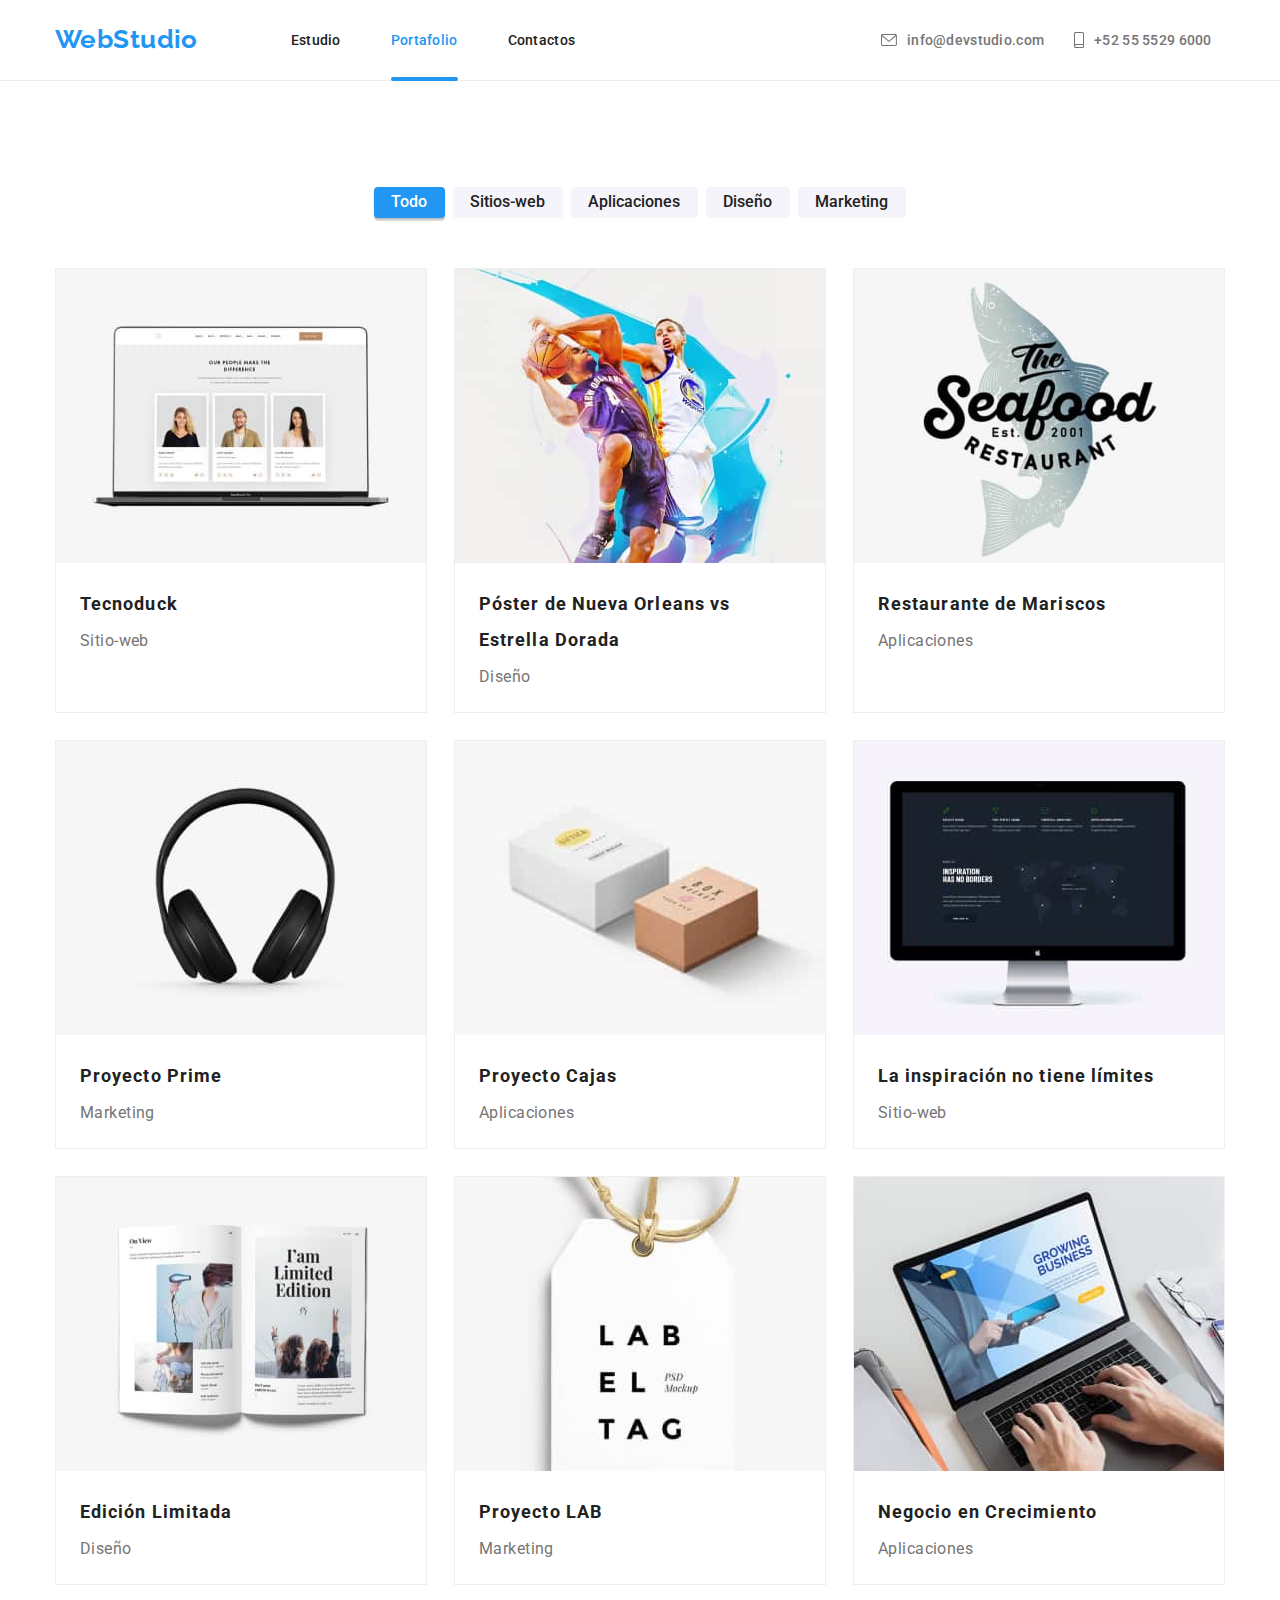
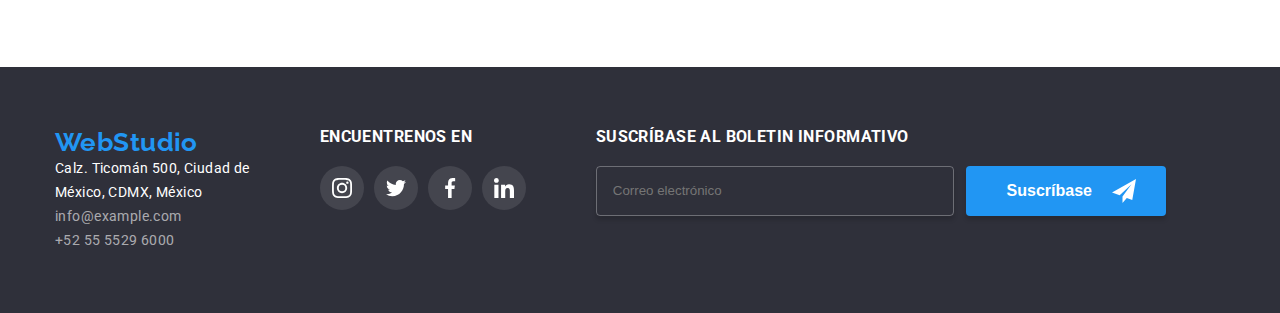
==== portafolio.html @ 06e4ec94 "Initial commit" ====
<!DOCTYPE html>
<html lang="es">
  <head>
    <meta charset="UTF-8" />
    <meta name="viewport" content="width=device-width, initial-scale=1.0" />
    <link rel="preconnect" href="https://fonts.googleapis.com" />
    <link rel="preconnect" href="https://fonts.gstatic.com" crossorigin />
    <link
      href="https://fonts.googleapis.com/css2?family=Raleway:wght@700&family=Roboto:wght@400;500;700;900&display=swap"
      rel="stylesheet"
    />
    <link
      rel="stylesheet"
      href="node_modules/modern-normalize/modern-normalize.css"
    />
    <link rel="stylesheet" href="./css/styles.css" />
    <title>WebStudio</title>
  </head>
  <body>
    <header class="menu">
      <div class="menu_div container">
        <a href="./index.html" class="logo link logo_header">WebStudio</a>
        <nav class="menu_nav">
          <ul class="menu_items list">
            <li>
              <a href="./index.html" class="menu_item link">Estudio</a>
            </li>
            <li>
              <a href="./portafolio.html" class="menu_item link current"
                >Portafolio</a
              >
            </li>
            <li><a href="#" class="menu_item link">Contactos</a></li>
          </ul>
          <ul class="contacto_items list">
            <li>
              <a href="mailto:info@devstudio.com" class="contacto_link link">
                <svg class="svg_contacto" width="16px" height="12px">
                  <use href="./images/symbol-defs.svg#icon-sobre"></use>
                </svg>
                info@devstudio.com
              </a>
            </li>
            <li>
              <a href="tel:+525555296000" class="contacto_link link">
                <svg class="svg_contacto" width="10px" height="16px">
                  <use href="./images/symbol-defs.svg#icon-telefono"></use>
                </svg>
                +52 55 5529 6000
              </a>
            </li>
          </ul>
        </nav>
      </div>
    </header>
    <main class="main">
      <section class="portafolio">
        <div class="container">
          <ul class="filtro_items list">
            <li>
              <button type="button" class="filtro_item" autofocus>Todo</button>
            </li>
            <li>
              <button type="button" class="filtro_item">Sitios-web</button>
            </li>
            <li>
              <button type="button" class="filtro_item">Aplicaciones</button>
            </li>
            <li><button type="button" class="filtro_item">Diseño</button></li>
            <li>
              <button type="button" class="filtro_item">Marketing</button>
            </li>
          </ul>
          <ul class="listado_items list">
            <li class="listado_item">
              <div class="listado_img">
                <img
                  src="./images/notebook_frontal.jpg"
                  alt="Notebook frotal"
                  width="370"
                />
                <p class="listado_texto">
                  Tecnoduck es una plataforma de distribución de coronavirus de
                  última generación. Las compañías usan esta plataforma para el
                  espionaje digital y los ataques a los servidores seguros de la
                  competencia.
                </p>
              </div>
              <div class="listado_div">
                <h3 class="listado_item_titulo">Tecnoduck</h3>
                <p class="listado_item_texto">Sitio-web</p>
              </div>
            </li>
            <li class="listado_item">
              <div class="listado_img">
                <img
                  src="./images/basquetbol.jpg"
                  alt="Basquetbol"
                  width="370"
                />
                <p class="listado_texto">
                  Lorem ipsum dolor sit, amet consectetur adipisicing elit. Quo
                  reprehenderit fugiat, assumenda molestias, alias nihil beatae
                  soluta doloribus quisquam aliquid nemo in omnis unde eos.
                  Cumque dolore nemo ut quisquam.
                </p>
              </div>
              <div class="listado_div">
                <h3 class="listado_item_titulo">
                  Póster de Nueva Orleans vs Estrella Dorada
                </h3>
                <p class="listado_item_texto">Diseño</p>
              </div>
            </li>
            <li class="listado_item">
              <div class="listado_img">
                <img src="./images/pez.jpg" alt="Pez" width="370" />
                <p class="listado_texto">
                  Lorem ipsum dolor sit, amet consectetur adipisicing elit. Quo
                  reprehenderit fugiat, assumenda molestias, alias nihil beatae
                  soluta doloribus quisquam aliquid nemo in omnis unde eos.
                  Cumque dolore nemo ut quisquam.
                </p>
              </div>
              <div class="listado_div">
                <h3 class="listado_item_titulo">Restaurante de Mariscos</h3>
                <p class="listado_item_texto">Aplicaciones</p>
              </div>
            </li>
            <li class="listado_item">
              <div class="listado_img">
                <img src="./images/audifono.jpg" alt="Audifono" width="370" />
                <p class="listado_texto">
                  Lorem ipsum dolor sit, amet consectetur adipisicing elit. Quo
                  reprehenderit fugiat, assumenda molestias, alias nihil beatae
                  soluta doloribus quisquam aliquid nemo in omnis unde eos.
                  Cumque dolore nemo ut quisquam.
                </p>
              </div>
              <div class="listado_div">
                <h3 class="listado_item_titulo">Proyecto Prime</h3>
                <p class="listado_item_texto">Marketing</p>
              </div>
            </li>
            <li class="listado_item">
              <div class="listado_img">
                <img src="./images/cajas.jpg" alt="Cajas" width="370" />
                <p class="listado_texto">
                  Lorem ipsum dolor sit, amet consectetur adipisicing elit. Quo
                  reprehenderit fugiat, assumenda molestias, alias nihil beatae
                  soluta doloribus quisquam aliquid nemo in omnis unde eos.
                  Cumque dolore nemo ut quisquam.
                </p>
              </div>
              <div class="listado_div">
                <h3 class="listado_item_titulo">Proyecto Cajas</h3>
                <p class="listado_item_texto">Aplicaciones</p>
              </div>
            </li>
            <li class="listado_item">
              <div class="listado_img">
                <img src="./images/mac.jpg" alt="Mac" width="370" />
                <p class="listado_texto">
                  Lorem ipsum dolor sit, amet consectetur adipisicing elit. Quo
                  reprehenderit fugiat, assumenda molestias, alias nihil beatae
                  soluta doloribus quisquam aliquid nemo in omnis unde eos.
                  Cumque dolore nemo ut quisquam.
                </p>
              </div>
              <div class="listado_div">
                <h3 class="listado_item_titulo">
                  La inspiración no tiene límites
                </h3>
                <p class="listado_item_texto">Sitio-web</p>
              </div>
            </li>
            <li class="listado_item">
              <div class="listado_img">
                <img src="./images/libro.jpg" alt="Libro" width="370" />
                <p class="listado_texto">
                  Lorem ipsum dolor sit, amet consectetur adipisicing elit. Quo
                  reprehenderit fugiat, assumenda molestias, alias nihil beatae
                  soluta doloribus quisquam aliquid nemo in omnis unde eos.
                  Cumque dolore nemo ut quisquam.
                </p>
              </div>
              <div class="listado_div">
                <h3 class="listado_item_titulo">Edición Limitada</h3>
                <p class="listado_item_texto">Diseño</p>
              </div>
            </li>
            <li class="listado_item">
              <div class="listado_img">
                <img src="./images/etiqueta.jpg" alt="Etiqueta" width="370" />
                <p class="listado_texto">
                  Lorem ipsum dolor sit, amet consectetur adipisicing elit. Quo
                  reprehenderit fugiat, assumenda molestias, alias nihil beatae
                  soluta doloribus quisquam aliquid nemo in omnis unde eos.
                  Cumque dolore nemo ut quisquam.
                </p>
              </div>
              <div class="listado_div">
                <h3 class="listado_item_titulo">Proyecto LAB</h3>
                <p class="listado_item_texto">Marketing</p>
              </div>
            </li>
            <li class="listado_item">
              <div class="listado_img">
                <img
                  src="./images/notebook_mano.jpg"
                  alt="Notebook mano"
                  width="370"
                />
                <p class="listado_texto">
                  Lorem ipsum dolor sit, amet consectetur adipisicing elit. Quo
                  reprehenderit fugiat, assumenda molestias, alias nihil beatae
                  soluta doloribus quisquam aliquid nemo in omnis unde eos.
                  Cumque dolore nemo ut quisquam.
                </p>
              </div>
              <div class="listado_div">
                <h3 class="listado_item_titulo">Negocio en Crecimiento</h3>
                <p class="listado_item_texto">Aplicaciones</p>
              </div>
            </li>
          </ul>
        </div>
      </section>
    </main>
    <footer class="base">
      <div class="container">
        <div class="base_address">
          <address>
            <a href="./index.html" class="logo link">WebStudio</a>
            <ul class="base_items list">
              <li>
                <a
                  href="https://goo.gl/maps/osZr5VrV2G2iyL328"
                  target="_blank"
                  class="base_item_mapa link"
                  >Calz. Ticomán 500, Ciudad de <br />
                  México, CDMX, México</a
                >
              </li>
              <li>
                <a href="mailto:info@example.com" class="base_item_mail link"
                  >info@example.com</a
                >
              </li>
              <li>
                <a href="tel:+525555296000" class="base_item_tel link"
                  >+52 55 5529 6000</a
                >
              </li>
            </ul>
          </address>
          <div>
            <h3 class="base_titulo">ENCUENTRENOS EN</h3>
            <ul class="base_rrss list">
              <li class="base_icon">
                <a
                  href="#"
                  rel="noopener noreferrer nofollow"
                  target="_blank"
                  class="base_rrss_link"
                >
                  <svg class="svg_base" width="20px" height="20px">
                    <use href="./images/symbol-defs.svg#icon-instagram"></use>
                  </svg>
                </a>
              </li>
              <li class="base_icon">
                <a
                  href="#"
                  rel="noopener noreferrer nofollow"
                  target="_blank"
                  class="base_rrss_link"
                >
                  <svg class="svg_base" width="20px" height="20px">
                    <use href="./images/symbol-defs.svg#icon-twitter"></use>
                  </svg>
                </a>
              </li>
              <li class="base_icon">
                <a
                  href="#"
                  rel="noopener noreferrer nofollow"
                  target="_blank"
                  class="base_rrss_link"
                >
                  <svg class="svg_base" width="20px" height="20px">
                    <use href="./images/symbol-defs.svg#icon-facebook"></use>
                  </svg>
                </a>
              </li>
              <li class="base_icon">
                <a
                  href="#"
                  rel="noopener noreferrer nofollow"
                  target="_blank"
                  class="base_rrss_link"
                >
                  <svg class="svg_base" width="20px" height="20px">
                    <use href="./images/symbol-defs.svg#icon-linkedin"></use>
                  </svg>
                </a>
              </li>
            </ul>
          </div>
          <div>
            <h3 class="base_titulo">SUSCRÍBASE AL BOLETIN INFORMATIVO</h3>
            <div class="base_suscripcion">
              <input
                class="suscripcion"
                type="mail"
                placeholder="Correo electrónico"
                name="mail_suscripcion"
              />
              <button class="btn_suscripcion">
                Suscríbase
                <svg class="svg_suscripcion" width="24px" height="24px">
                  <use href="./images/symbol-defs.svg#icon-sub"></use>
                </svg>
              </button>
            </div>
          </div>
        </div>
      </div>
    </footer>
  </body>
</html>
---- css/styles.css ----
*,
*::before,
*::after {
  box-sizing: border-box;
}

body {
  font-family: "Roboto", sans-serif;
  font-size: 14px;
  color: #212121;
  letter-spacing: 0.03em;
  margin: 0px;
}

h1,
h2,
h3,
h4,
h5,
h6,
p {
  margin-top: 0;
}

.list {
  list-style: none;
  padding-left: 0;
  margin: 0;
}

.link {
  text-decoration: none;
  cursor: pointer;
  position: relative;
}

.container {
  width: 1200px;
  padding-left: 15px;
  padding-right: 15px;
  margin: 0 auto;
}

.menu {
  border-bottom: 1px solid #ececec;
}

.menu_div {
  display: flex;
}

.logo {
  font-family: "Raleway", sans-serif;
  font-style: normal;
  font-weight: 700;
  font-size: 26px;
  line-height: 1.17;
  color: #2196f3;
}

.logo_header {
  margin-right: 93px;
  padding-top: 24px;
  padding-bottom: 25px;
}

.menu_nav {
  display: flex;
  gap: 306px;
}

.menu_items {
  display: flex;
  column-gap: 50px;
  align-items: center;
  padding-top: 32px;
  padding-bottom: 32px;
}

.menu_items .menu_item {
  font-weight: 500;
  line-height: 1.17;
  letter-spacing: 0.02em;
  color: #212121;
  transition: color 250ms cubic-bezier(0.4, 0, 0.2, 1);
}

.contacto_items {
  display: flex;
  gap: 30px;
  align-items: center;
  padding-top: 32px;
  padding-bottom: 32px;
}

.svg_contacto {
  fill: #757575;
}

.contacto_link {
  display: flex;
  gap: 10px;
  justify-content: center;
  align-items: center;
  font-weight: 500;
  line-height: 1.17;
  letter-spacing: 0.02em;
  color: #757575;
  transition: color 250ms cubic-bezier(0.4, 0, 0.2, 1);
}

.link:hover {
  color: #2196f3;
}

.contacto_link:hover .svg_contacto {
  fill: #2196f3;
  transition: fill 250ms cubic-bezier(0.4, 0, 0.2, 1);
}

.menu_items .current {
  color: #2196f3;
}

.current::after {
  content: "";
  position: absolute;
  left: 0;
  bottom: -33px;
  display: inline-block;
  width: 100%;
  height: 4px;
  background-color: #2196f3;
  border-radius: 2px;
}

.titulo {
  background-color: #2f303a;
  padding-top: 200px;
  padding-bottom: 200px;
  background-image: linear-gradient(
      rgba(47, 48, 58, 0.4),
      rgba(47, 48, 58, 0.4)
    ),
    url(../images/fondo_titulo.jpg);
}

.titulo_div {
  text-align: center;
}

.titulo_text {
  font-weight: 900;
  font-size: 44px;
  line-height: 1.36;
  letter-spacing: 0.06em;
  text-align: center;
  color: #ffffff;
  margin-bottom: 30px;
}

.btn_titulo {
  font-weight: 700;
  font-size: 16px;
  line-height: 1.87;
  letter-spacing: 0.06em;
  color: #ffffff;
  background-color: #2196f3;
  height: 50px;
  border-radius: 4px;
  box-shadow: 0px 4px 4px 0px rgba(0, 0, 0, 0.15);
  border: none;
  padding: 10px 1px 10px 2px;
  transition: background-color 250ms cubic-bezier(0.4, 0, 0.2, 1);
}

.btn_titulo:hover {
  background-color: #188ce8;
  cursor: pointer;
}

.cualidad {
  padding: 94px 0;
}

.cualidad_items {
  display: flex;
  margin: 0;
  padding: 0;
  gap: 30px;
}

.cualidad_icon {
  border-radius: 4px;
  background-color: #f5f4fa;
  width: 270px;
  height: 120px;
  display: flex;
  justify-content: center;
  align-items: center;
  margin-bottom: 30px;
}

.cualidad_items .cualidad_item_titulo {
  font-weight: 700;
  line-height: 1.17;
  width: 270px;
  margin-bottom: 10px;
}

.cualidad_items .cualidad_item_texto {
  line-height: 1.71;
  color: #757575;
  width: 270px;
  margin: 0;
}

.dedicamos {
  padding: 94px 0;
  display: flex;
  flex-direction: column;
}

.dedicamos_titulo,
.equipo_titulo,
.clientes_titulo {
  font-weight: 700;
  font-size: 36px;
  line-height: 1.17;
  text-align: center;
  margin-bottom: 50px;
}

.dedicamos_items {
  display: flex;
  margin: 0;
  padding: 0;
  justify-content: space-between;
}

.dedicamos_img {
  position: relative;
}

.dedicamos_img > p {
  position: absolute;
  width: 370px;
  height: 70px;
  margin: 0;
  bottom: 3px;
  color: #ffffff;
  font-weight: 700;
  background-color: rgba(47, 48, 58, 0.8);
  text-align: center;
  display: flex;
  align-items: center;
  justify-content: center;
}

.equipo {
  display: flex;
  padding: 94px 0;
  flex-direction: column;
  background-color: #f5f4fa;
}

.equipo_items {
  display: flex;
  justify-content: space-between;
}

.equipo_items > li {
  border-radius: 0px 0px 4px 4px;
  background: #fff;
  box-shadow: 0px 2px 1px 0px rgba(0, 0, 0, 0.2),
    0px 1px 1px 0px rgba(0, 0, 0, 0.14), 0px 1px 3px 0px rgba(0, 0, 0, 0.12);
}

.equipo_div {
  padding: 30px 32px 30px 32px;
}

.equipo_items .equipo_item_titulo {
  font-weight: 500;
  font-size: 16px;
  line-height: 1.17;
  text-align: center;
  margin-bottom: 10px;
}

.equipo_items .equipo_item_texto {
  font-size: 16px;
  line-height: 1.17;
  color: #757575;
  text-align: center;
  margin-bottom: 16px;
}

.equipo_rrss {
  display: flex;
  gap: 10px;
}

.rrss_link {
  border-radius: 50%;
  width: 44px;
  height: 44px;
  display: flex;
  justify-content: center;
  align-items: center;
  transition: background-color 250ms cubic-bezier(0.4, 0, 0.2, 1);
}

.svg_equipo {
  fill: #afb1b8;
  transition: fill 250ms cubic-bezier(0.4, 0, 0.2, 1);
}

.rrss_link:hover {
  background-color: #2196f3;
}

.rrss_link:hover .svg_equipo {
  fill: #ffffff;
}

.clientes {
  padding: 94px 0;
}

.clientes_items {
  display: flex;
  gap: 30px;
}

.cliente_link {
  border-radius: 4px;
  width: 170px;
  height: 81px;
  border: 1px solid #afb1b8;
  display: flex;
  justify-content: center;
  align-items: center;
  transition: border 250ms cubic-bezier(0.4, 0, 0.2, 1);
}

.svg_cliente {
  fill: #afb1b8;
  transition: fill 250ms cubic-bezier(0.4, 0, 0.2, 1);
}

.cliente_link:hover {
  border: 1px solid #2196f3;
}

.cliente_link:hover .svg_cliente {
  fill: #2196f3;
}

.base {
  background-color: #2f303a;
  padding-top: 60px;
  padding-bottom: 60px;
}

.base_address {
  display: flex;
  gap: 70px;
}

.base_items .base_item_mapa {
  font-style: normal; /* etiqueta address usa style italic*/
  line-height: 1.71;
  color: #ffffff;
}

.base_items .base_item_mail,
.base_items .base_item_tel {
  font-style: normal; /* etiqueta address usa style italic*/
  line-height: 1.71;
  color: #ffffff99;
}

.base_titulo {
  color: #ffffff;
  font-weight: 700;
  margin-bottom: 20px;
}

.base_rrss {
  display: flex;
  gap: 10px;
}

.base_rrss_link {
  border-radius: 50%;
  width: 44px;
  height: 44px;
  display: flex;
  justify-content: center;
  align-items: center;
  background-color: rgba(255, 255, 255, 0.1);
  transition: background-color 250ms cubic-bezier(0.4, 0, 0.2, 1);
}

.svg_base {
  fill: #ffffff;
  transition: fill 250ms cubic-bezier(0.4, 0, 0.2, 1);
}

.base_rrss_link:hover {
  background-color: #2196f3;
}

.base_suscripcion {
  display: flex;
  gap: 12px;
}

.suscripcion {
  width: 358px;
  height: 50px;
  border-radius: 4px;
  border: 1px solid rgba(255, 255, 255, 0.3);
  background: rgba(33, 150, 243, 0);
  box-shadow: 0px 4px 4px 0px rgba(0, 0, 0, 0.15);
  padding: 15px 0px 15px 16px;
  color: #fff;
}

.suscripcion:hover {
  border-radius: 4px;
  border: 1px solid #2196f3;
  cursor: pointer;
  transition: border 250ms cubic-bezier(0.4, 0, 0.2, 1);
}

.suscripcion:focus {
  outline: none;
  border-radius: 4px;
  border: 1px solid #2196f3;
  transition: border 250ms cubic-bezier(0.4, 0, 0.2, 1);
}

.btn_suscripcion {
  width: 200px;
  height: 50px;
  border-radius: 4px;
  background: #2196f3;
  box-shadow: 0px 4px 4px 0px rgba(0, 0, 0, 0.15);
  color: #fff;
  text-align: center;
  font-size: 16px;
  font-weight: 700;
  border: none;
  padding: 10px 28px 10px 39px;
  display: flex;
  justify-content: center;
  gap: 20px;
  align-items: center;
  cursor: pointer;
}

/* MODAL */

.backdrop {
  position: fixed;
  left: 0;
  top: 0;
  width: 100%;
  height: 100%;
  background-color: rgba(0, 0, 0, 0.2);
  visibility: visible;
  transition: background-color 250ms cubic-bezier(0.4, 0, 0.2, 1);
}

.modal {
  background-color: #ffffff;
  position: absolute;
  top: 50%;
  left: 50%;
  width: 528px;
  height: 581px;
  padding: 40px;
  box-shadow: 0px 1px 3px rgba(0, 0, 0, 0.12), 0px 1px 1px rgba(0, 0, 0, 0.14),
    0px 2px 1px rgba(0, 0, 0, 0.2);
  border-radius: 4px;
  transform: translate(-50%, -50%);
  transition: transform 250ms cubic-bezier(0.4, 0, 0.2, 1);
}

.btn_cerrar {
  position: absolute;
  top: 8px;
  right: 8px;
  display: flex;
  justify-content: center;
  align-items: center;
  width: 30px;
  height: 30px;
  background-color: #ffffff;
  border: 1px solid rgba(0, 0, 0, 0.1);
  border-radius: 50%;
}

.btn_cerrar:hover {
  fill: #2196f3;
  transition: fill 250ms cubic-bezier(0.4, 0, 0.2, 1);
  cursor: pointer;
}

.is-hidden {
  visibility: hidden;
  pointer-events: none;
}

.titulo-form {
  text-align: center;
  font-size: 20px;
  font-weight: 700;
  line-height: normal;
  letter-spacing: 0.6px;
  margin-bottom: 12px;
}

.form-campo {
  text-align: left;
  margin-bottom: 10px;
}

.form-label {
  color: #757575;
  font-size: 12px;
  line-height: normal;
  letter-spacing: 0.12px;
}

.form-input-icon {
  position: relative;
  margin-top: 4px;
}

.form-input {
  padding: 11px 0px 11px 35px;
  border-radius: 4px;
  border: 1px solid rgba(33, 33, 33, 0.2);
  width: 448px;
  height: 40px;
}

.form-icon {
  position: absolute;
  left: 12px;
  top: 50%;
  transform: translateY(-50%);
}

.form-input:hover {
  border-radius: 4px;
  border: 1px solid #2196f3;
  transition: border 250ms cubic-bezier(0.4, 0, 0.2, 1);
  cursor: pointer;
}

.form-input-icon:hover {
  fill: #2196f3;
  transition: fill 250ms cubic-bezier(0.4, 0, 0.2, 1);
}

.form-input:focus {
  outline: none;
  border-radius: 4px;
  border: 1px solid #2196f3;
  transition: border 250ms cubic-bezier(0.4, 0, 0.2, 1);
}

.form-input:focus ~ .form-icon {
  fill: #2196f3;
  transition: fill 250ms cubic-bezier(0.4, 0, 0.2, 1);
}

.form-textarea {
  width: 448px;
  height: 120px;
  flex-shrink: 0;
  border-radius: 4px;
  border: 1px solid rgba(33, 33, 33, 0.2);
  padding: 12px 16px;
  font-family: Roboto;
  font-style: normal;
  font-weight: 400;
  line-height: normal;
  letter-spacing: 0.12px;
  resize: none;
}

.form-textarea:hover {
  border-radius: 4px;
  border: 1px solid #2196f3;
  cursor: pointer;
  transition: border 250ms cubic-bezier(0.4, 0, 0.2, 1);
}

.campo-check {
  margin-top: 20px;
  margin-bottom: 10px;
}

.check {
  display: flex;
  align-items: center;
  gap: 7px;
  margin-left: 12px;
}

.checkbox {
  position: relative;
  display: block;
  width: 20px;
  height: 15px;
  border: 2px solid black;
  border-radius: 2px;
}

.icon-check {
  position: absolute;
  top: -2px;
  left: -2px;
  opacity: 0;
  transition: opacity 250ms cubic-bezier(0.4, 0, 0.2, 1);
}

.checkbox-input {
  position: absolute;
  appearance: none;
}

.txt-condicion {
  cursor: pointer;
}

.checkbox-input:focus + .checkbox {
  border-color: #2196f3;
  transition: border-color 250ms cubic-bezier(0.4, 0, 0.2, 1);
}

.checkbox-input:hover + .checkbox {
  border-color: #2196f3;
  cursor: pointer;
  transition: border-color 250ms cubic-bezier(0.4, 0, 0.2, 1);
}

.checkbox-input:checked + .checkbox {
  border-color: #2196f3;
  background-color: #2196f3;
  transition: border-color 250ms cubic-bezier(0.4, 0, 0.2, 1);
  transition: background-color 250ms cubic-bezier(0.4, 0, 0.2, 1);
}

.checkbox-input:checked + .checkbox .icon-check {
  opacity: 1;
}

.form-btn {
  width: 200px;
  height: 50px;
  border-radius: 4px;
  background: #188ce8;
  box-shadow: 0px 4px 4px 0px rgba(0, 0, 0, 0.15);
  text-align: center;
  color: #fff;
  font-size: 16px;
  font-weight: 700;
  border: none;
  cursor: pointer;
  padding: 10px 75px;
}

/* PORTAFOLIO */
.portafolio {
  padding-top: 106px;
  padding-bottom: 82px;
}

.filtro_items {
  display: flex;
  justify-content: center;
  gap: 8px;
  margin-bottom: 50px;
}

.filtro_items .filtro_item {
  font-family: "Roboto", sans-serif;
  font-weight: 500;
  font-size: 16px;
  line-height: 1.16;
  background-color: #f5f4fa;
  color: #212121;
  border-radius: 4px;
  cursor: pointer;
  border: none;
  padding: 6px 18px 6px 17px;
  transition: box-shadow 250ms cubic-bezier(0.4, 0, 0.2, 1);
}

.filtro_item:focus {
  background-color: #2196f3;
  color: #ffffff;
  box-shadow: 0px 2px 2px 0px rgba(0, 0, 0, 0.12),
    0px 1px 2px 0px rgba(0, 0, 0, 0.08), 0px 3px 1px 0px rgba(0, 0, 0, 0.1);
  outline: none;
}

.filtro_item:hover {
  box-shadow: 0px 2px 2px 0px rgba(0, 0, 0, 0.12),
    0px 1px 2px 0px rgba(0, 0, 0, 0.08), 0px 3px 1px 0px rgba(0, 0, 0, 0.1);
}

.listado_items {
  display: flex;
  margin: 0;
  padding: 0;
  flex-wrap: wrap;
  gap: 27px;
}

.listado_item {
  flex-basis: calc((100% - 60px) / 3);
  background: #fff;
  border: 1px solid #eee;
}

.listado_item:hover {
  cursor: pointer;
  box-shadow: 1px 4px 6px 0px rgba(0, 0, 0, 0.16),
    0px 4px 4px 0px rgba(0, 0, 0, 0.06), 0px 1px 1px 0px rgba(0, 0, 0, 0.12);
}

.listado_img {
  position: relative;
  overflow: hidden;
}

.listado_item:hover > .listado_img > .listado_texto {
  top: 0;
}

.listado_texto {
  top: 100%;
  position: absolute;
  width: 100%;
  height: 100%;
  margin: 0;
  padding: 63px 24px 63px 24px;
  display: flex;
  justify-content: center;
  align-items: center;
  font-size: 18px;
  line-height: 1.55;
  color: #ffffff;
  background-color: rgba(33, 150, 243, 0.9);
  transition: top 250ms cubic-bezier(0.4, 0, 0.2, 1);
}

.listado_div {
  padding: 20px 24px;
}

.listado_items .listado_item_titulo {
  font-weight: 700;
  font-size: 18px;
  line-height: 2;
  letter-spacing: 0.06em;
  margin-bottom: 4px;
}

.listado_items .listado_item_texto {
  font-size: 16px;
  line-height: 1.87;
  color: #757575;
  margin: 0;
}
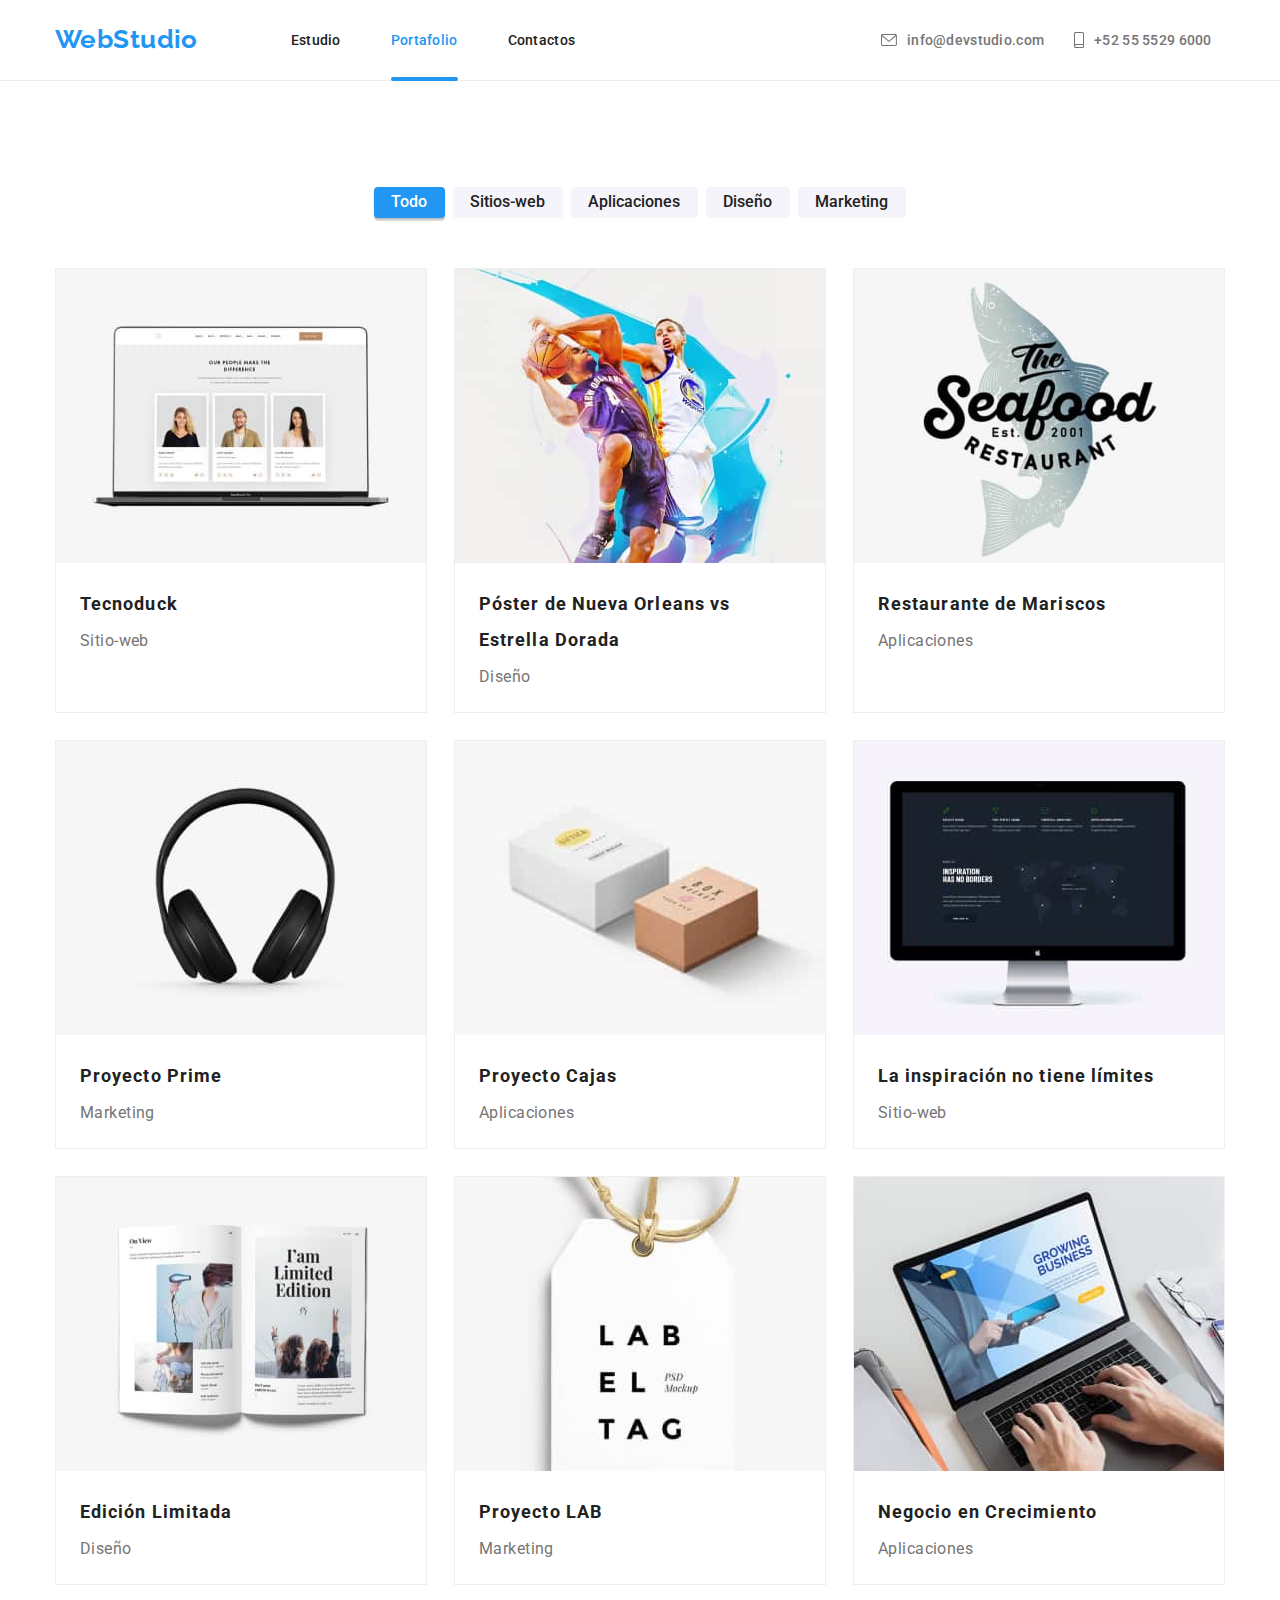
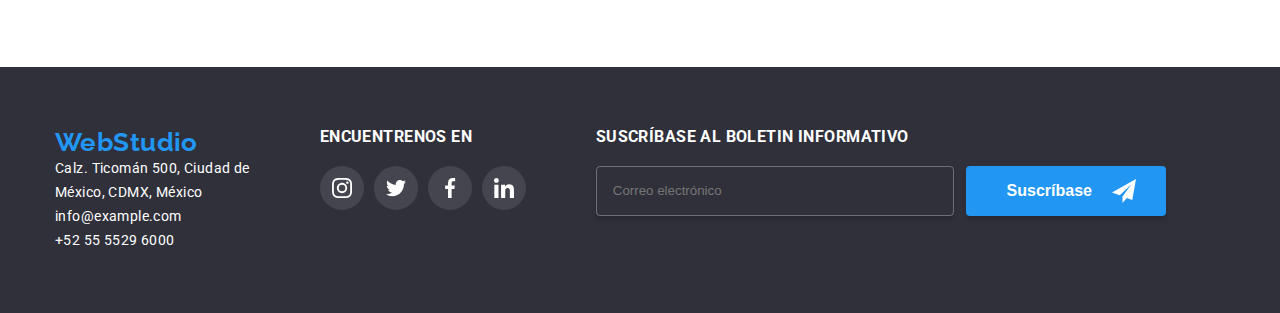
==== commit 517a627e: "SASS" ====
--- a/portafolio.html
+++ b/portafolio.html
@@ -13,37 +13,40 @@
       rel="stylesheet"
       href="node_modules/modern-normalize/modern-normalize.css"
     />
-    <link rel="stylesheet" href="./css/styles.css" />
+    <link rel="stylesheet" href="./sass/main.min.css" />
     <title>WebStudio</title>
   </head>
   <body>
     <header class="menu">
-      <div class="menu_div container">
-        <a href="./index.html" class="logo link logo_header">WebStudio</a>
-        <nav class="menu_nav">
-          <ul class="menu_items list">
-            <li>
-              <a href="./index.html" class="menu_item link">Estudio</a>
-            </li>
-            <li>
-              <a href="./portafolio.html" class="menu_item link current"
+      <div class="menu__div container">
+        <a href="./index.html" class="logo link logo__header">WebStudio</a>
+        <nav class="menu__nav">
+          <ul class="menu__items list">
+            <li>
+              <a href="./index.html" class="menu__item link">Estudio</a>
+            </li>
+            <li>
+              <a href="./portafolio.html" class="menu__item link current"
                 >Portafolio</a
               >
             </li>
-            <li><a href="#" class="menu_item link">Contactos</a></li>
+            <li><a href="#" class="menu__item link">Contactos</a></li>
           </ul>
           <ul class="contacto_items list">
             <li>
-              <a href="mailto:info@devstudio.com" class="contacto_link link">
-                <svg class="svg_contacto" width="16px" height="12px">
+              <a
+                href="mailto:info@devstudio.com"
+                class="contacto_items__link link"
+              >
+                <svg class="contacto_items__icon" width="16px" height="12px">
                   <use href="./images/symbol-defs.svg#icon-sobre"></use>
                 </svg>
                 info@devstudio.com
               </a>
             </li>
             <li>
-              <a href="tel:+525555296000" class="contacto_link link">
-                <svg class="svg_contacto" width="10px" height="16px">
+              <a href="tel:+525555296000" class="contacto_items__link link">
+                <svg class="contacto_items__icon" width="10px" height="16px">
                   <use href="./images/symbol-defs.svg#icon-telefono"></use>
                 </svg>
                 +52 55 5529 6000
@@ -58,169 +61,177 @@
         <div class="container">
           <ul class="filtro_items list">
             <li>
-              <button type="button" class="filtro_item" autofocus>Todo</button>
-            </li>
-            <li>
-              <button type="button" class="filtro_item">Sitios-web</button>
-            </li>
-            <li>
-              <button type="button" class="filtro_item">Aplicaciones</button>
-            </li>
-            <li><button type="button" class="filtro_item">Diseño</button></li>
-            <li>
-              <button type="button" class="filtro_item">Marketing</button>
+              <button type="button" class="filtro_items__btn" autofocus>
+                Todo
+              </button>
+            </li>
+            <li>
+              <button type="button" class="filtro_items__btn">
+                Sitios-web
+              </button>
+            </li>
+            <li>
+              <button type="button" class="filtro_items__btn">
+                Aplicaciones
+              </button>
+            </li>
+            <li>
+              <button type="button" class="filtro_items__btn">Diseño</button>
+            </li>
+            <li>
+              <button type="button" class="filtro_items__btn">Marketing</button>
             </li>
           </ul>
           <ul class="listado_items list">
             <li class="listado_item">
-              <div class="listado_img">
+              <div class="listado_item__img">
                 <img
                   src="./images/notebook_frontal.jpg"
                   alt="Notebook frotal"
                   width="370"
                 />
-                <p class="listado_texto">
+                <p class="listado_item__desc">
                   Tecnoduck es una plataforma de distribución de coronavirus de
                   última generación. Las compañías usan esta plataforma para el
                   espionaje digital y los ataques a los servidores seguros de la
                   competencia.
                 </p>
               </div>
-              <div class="listado_div">
-                <h3 class="listado_item_titulo">Tecnoduck</h3>
-                <p class="listado_item_texto">Sitio-web</p>
-              </div>
-            </li>
-            <li class="listado_item">
-              <div class="listado_img">
+              <div class="listado_item__div">
+                <h3 class="listado_item__titulo">Tecnoduck</h3>
+                <p class="listado_item__txt">Sitio-web</p>
+              </div>
+            </li>
+            <li class="listado_item">
+              <div class="listado_item__img">
                 <img
                   src="./images/basquetbol.jpg"
                   alt="Basquetbol"
                   width="370"
                 />
-                <p class="listado_texto">
-                  Lorem ipsum dolor sit, amet consectetur adipisicing elit. Quo
-                  reprehenderit fugiat, assumenda molestias, alias nihil beatae
-                  soluta doloribus quisquam aliquid nemo in omnis unde eos.
-                  Cumque dolore nemo ut quisquam.
-                </p>
-              </div>
-              <div class="listado_div">
-                <h3 class="listado_item_titulo">
+                <p class="listado_item__desc">
+                  Lorem ipsum dolor sit, amet consectetur adipisicing elit. Quo
+                  reprehenderit fugiat, assumenda molestias, alias nihil beatae
+                  soluta doloribus quisquam aliquid nemo in omnis unde eos.
+                  Cumque dolore nemo ut quisquam.
+                </p>
+              </div>
+              <div class="listado_item__div">
+                <h3 class="listado_item__titulo">
                   Póster de Nueva Orleans vs Estrella Dorada
                 </h3>
-                <p class="listado_item_texto">Diseño</p>
-              </div>
-            </li>
-            <li class="listado_item">
-              <div class="listado_img">
+                <p class="listado_item__txt">Diseño</p>
+              </div>
+            </li>
+            <li class="listado_item">
+              <div class="listado_item__img">
                 <img src="./images/pez.jpg" alt="Pez" width="370" />
-                <p class="listado_texto">
-                  Lorem ipsum dolor sit, amet consectetur adipisicing elit. Quo
-                  reprehenderit fugiat, assumenda molestias, alias nihil beatae
-                  soluta doloribus quisquam aliquid nemo in omnis unde eos.
-                  Cumque dolore nemo ut quisquam.
-                </p>
-              </div>
-              <div class="listado_div">
-                <h3 class="listado_item_titulo">Restaurante de Mariscos</h3>
-                <p class="listado_item_texto">Aplicaciones</p>
-              </div>
-            </li>
-            <li class="listado_item">
-              <div class="listado_img">
+                <p class="listado_item__desc">
+                  Lorem ipsum dolor sit, amet consectetur adipisicing elit. Quo
+                  reprehenderit fugiat, assumenda molestias, alias nihil beatae
+                  soluta doloribus quisquam aliquid nemo in omnis unde eos.
+                  Cumque dolore nemo ut quisquam.
+                </p>
+              </div>
+              <div class="listado_item__div">
+                <h3 class="listado_item__titulo">Restaurante de Mariscos</h3>
+                <p class="listado_item__txt">Aplicaciones</p>
+              </div>
+            </li>
+            <li class="listado_item">
+              <div class="listado_item__img">
                 <img src="./images/audifono.jpg" alt="Audifono" width="370" />
-                <p class="listado_texto">
-                  Lorem ipsum dolor sit, amet consectetur adipisicing elit. Quo
-                  reprehenderit fugiat, assumenda molestias, alias nihil beatae
-                  soluta doloribus quisquam aliquid nemo in omnis unde eos.
-                  Cumque dolore nemo ut quisquam.
-                </p>
-              </div>
-              <div class="listado_div">
-                <h3 class="listado_item_titulo">Proyecto Prime</h3>
-                <p class="listado_item_texto">Marketing</p>
-              </div>
-            </li>
-            <li class="listado_item">
-              <div class="listado_img">
+                <p class="listado_item__desc">
+                  Lorem ipsum dolor sit, amet consectetur adipisicing elit. Quo
+                  reprehenderit fugiat, assumenda molestias, alias nihil beatae
+                  soluta doloribus quisquam aliquid nemo in omnis unde eos.
+                  Cumque dolore nemo ut quisquam.
+                </p>
+              </div>
+              <div class="listado_item__div">
+                <h3 class="listado_item__titulo">Proyecto Prime</h3>
+                <p class="listado_item__txt">Marketing</p>
+              </div>
+            </li>
+            <li class="listado_item">
+              <div class="listado_item__img">
                 <img src="./images/cajas.jpg" alt="Cajas" width="370" />
-                <p class="listado_texto">
-                  Lorem ipsum dolor sit, amet consectetur adipisicing elit. Quo
-                  reprehenderit fugiat, assumenda molestias, alias nihil beatae
-                  soluta doloribus quisquam aliquid nemo in omnis unde eos.
-                  Cumque dolore nemo ut quisquam.
-                </p>
-              </div>
-              <div class="listado_div">
-                <h3 class="listado_item_titulo">Proyecto Cajas</h3>
-                <p class="listado_item_texto">Aplicaciones</p>
-              </div>
-            </li>
-            <li class="listado_item">
-              <div class="listado_img">
+                <p class="listado_item__desc">
+                  Lorem ipsum dolor sit, amet consectetur adipisicing elit. Quo
+                  reprehenderit fugiat, assumenda molestias, alias nihil beatae
+                  soluta doloribus quisquam aliquid nemo in omnis unde eos.
+                  Cumque dolore nemo ut quisquam.
+                </p>
+              </div>
+              <div class="listado_item__div">
+                <h3 class="listado_item__titulo">Proyecto Cajas</h3>
+                <p class="listado_item__txt">Aplicaciones</p>
+              </div>
+            </li>
+            <li class="listado_item">
+              <div class="listado_item__img">
                 <img src="./images/mac.jpg" alt="Mac" width="370" />
-                <p class="listado_texto">
-                  Lorem ipsum dolor sit, amet consectetur adipisicing elit. Quo
-                  reprehenderit fugiat, assumenda molestias, alias nihil beatae
-                  soluta doloribus quisquam aliquid nemo in omnis unde eos.
-                  Cumque dolore nemo ut quisquam.
-                </p>
-              </div>
-              <div class="listado_div">
-                <h3 class="listado_item_titulo">
+                <p class="listado_item__desc">
+                  Lorem ipsum dolor sit, amet consectetur adipisicing elit. Quo
+                  reprehenderit fugiat, assumenda molestias, alias nihil beatae
+                  soluta doloribus quisquam aliquid nemo in omnis unde eos.
+                  Cumque dolore nemo ut quisquam.
+                </p>
+              </div>
+              <div class="listado_item__div">
+                <h3 class="listado_item__titulo">
                   La inspiración no tiene límites
                 </h3>
-                <p class="listado_item_texto">Sitio-web</p>
-              </div>
-            </li>
-            <li class="listado_item">
-              <div class="listado_img">
+                <p class="listado_item__txt">Sitio-web</p>
+              </div>
+            </li>
+            <li class="listado_item">
+              <div class="listado_item__img">
                 <img src="./images/libro.jpg" alt="Libro" width="370" />
-                <p class="listado_texto">
-                  Lorem ipsum dolor sit, amet consectetur adipisicing elit. Quo
-                  reprehenderit fugiat, assumenda molestias, alias nihil beatae
-                  soluta doloribus quisquam aliquid nemo in omnis unde eos.
-                  Cumque dolore nemo ut quisquam.
-                </p>
-              </div>
-              <div class="listado_div">
-                <h3 class="listado_item_titulo">Edición Limitada</h3>
-                <p class="listado_item_texto">Diseño</p>
-              </div>
-            </li>
-            <li class="listado_item">
-              <div class="listado_img">
+                <p class="listado_item__desc">
+                  Lorem ipsum dolor sit, amet consectetur adipisicing elit. Quo
+                  reprehenderit fugiat, assumenda molestias, alias nihil beatae
+                  soluta doloribus quisquam aliquid nemo in omnis unde eos.
+                  Cumque dolore nemo ut quisquam.
+                </p>
+              </div>
+              <div class="listado_item__div">
+                <h3 class="listado_item__titulo">Edición Limitada</h3>
+                <p class="listado_item__txt">Diseño</p>
+              </div>
+            </li>
+            <li class="listado_item">
+              <div class="listado_item__img">
                 <img src="./images/etiqueta.jpg" alt="Etiqueta" width="370" />
-                <p class="listado_texto">
-                  Lorem ipsum dolor sit, amet consectetur adipisicing elit. Quo
-                  reprehenderit fugiat, assumenda molestias, alias nihil beatae
-                  soluta doloribus quisquam aliquid nemo in omnis unde eos.
-                  Cumque dolore nemo ut quisquam.
-                </p>
-              </div>
-              <div class="listado_div">
-                <h3 class="listado_item_titulo">Proyecto LAB</h3>
-                <p class="listado_item_texto">Marketing</p>
-              </div>
-            </li>
-            <li class="listado_item">
-              <div class="listado_img">
+                <p class="listado_item__desc">
+                  Lorem ipsum dolor sit, amet consectetur adipisicing elit. Quo
+                  reprehenderit fugiat, assumenda molestias, alias nihil beatae
+                  soluta doloribus quisquam aliquid nemo in omnis unde eos.
+                  Cumque dolore nemo ut quisquam.
+                </p>
+              </div>
+              <div class="listado_item__div">
+                <h3 class="listado_item__titulo">Proyecto LAB</h3>
+                <p class="listado_item__txt">Marketing</p>
+              </div>
+            </li>
+            <li class="listado_item">
+              <div class="listado_item__img">
                 <img
                   src="./images/notebook_mano.jpg"
                   alt="Notebook mano"
                   width="370"
                 />
-                <p class="listado_texto">
-                  Lorem ipsum dolor sit, amet consectetur adipisicing elit. Quo
-                  reprehenderit fugiat, assumenda molestias, alias nihil beatae
-                  soluta doloribus quisquam aliquid nemo in omnis unde eos.
-                  Cumque dolore nemo ut quisquam.
-                </p>
-              </div>
-              <div class="listado_div">
-                <h3 class="listado_item_titulo">Negocio en Crecimiento</h3>
-                <p class="listado_item_texto">Aplicaciones</p>
+                <p class="listado_item__desc">
+                  Lorem ipsum dolor sit, amet consectetur adipisicing elit. Quo
+                  reprehenderit fugiat, assumenda molestias, alias nihil beatae
+                  soluta doloribus quisquam aliquid nemo in omnis unde eos.
+                  Cumque dolore nemo ut quisquam.
+                </p>
+              </div>
+              <div class="listado_item__div">
+                <h3 class="listado_item__titulo">Negocio en Crecimiento</h3>
+                <p class="listado_item__txt">Aplicaciones</p>
               </div>
             </li>
           </ul>
@@ -229,7 +240,7 @@
     </main>
     <footer class="base">
       <div class="container">
-        <div class="base_address">
+        <div class="base__div">
           <address>
             <a href="./index.html" class="logo link">WebStudio</a>
             <ul class="base_items list">
@@ -237,70 +248,70 @@
                 <a
                   href="https://goo.gl/maps/osZr5VrV2G2iyL328"
                   target="_blank"
-                  class="base_item_mapa link"
+                  class="base_items__mapa link"
                   >Calz. Ticomán 500, Ciudad de <br />
                   México, CDMX, México</a
                 >
               </li>
               <li>
-                <a href="mailto:info@example.com" class="base_item_mail link"
+                <a href="mailto:info@example.com" class="base_items__mail link"
                   >info@example.com</a
                 >
               </li>
               <li>
-                <a href="tel:+525555296000" class="base_item_tel link"
+                <a href="tel:+525555296000" class="base_items__tel link"
                   >+52 55 5529 6000</a
                 >
               </li>
             </ul>
           </address>
           <div>
-            <h3 class="base_titulo">ENCUENTRENOS EN</h3>
+            <h3 class="base__titulo">ENCUENTRENOS EN</h3>
             <ul class="base_rrss list">
-              <li class="base_icon">
+              <li>
                 <a
                   href="#"
                   rel="noopener noreferrer nofollow"
                   target="_blank"
-                  class="base_rrss_link"
-                >
-                  <svg class="svg_base" width="20px" height="20px">
+                  class="base_rrss__link"
+                >
+                  <svg class="base_rrss__icon" width="20px" height="20px">
                     <use href="./images/symbol-defs.svg#icon-instagram"></use>
                   </svg>
                 </a>
               </li>
-              <li class="base_icon">
+              <li>
                 <a
                   href="#"
                   rel="noopener noreferrer nofollow"
                   target="_blank"
-                  class="base_rrss_link"
-                >
-                  <svg class="svg_base" width="20px" height="20px">
+                  class="base_rrss__link"
+                >
+                  <svg class="base_rrss__icon" width="20px" height="20px">
                     <use href="./images/symbol-defs.svg#icon-twitter"></use>
                   </svg>
                 </a>
               </li>
-              <li class="base_icon">
+              <li>
                 <a
                   href="#"
                   rel="noopener noreferrer nofollow"
                   target="_blank"
-                  class="base_rrss_link"
-                >
-                  <svg class="svg_base" width="20px" height="20px">
+                  class="base_rrss__link"
+                >
+                  <svg class="base_rrss__icon" width="20px" height="20px">
                     <use href="./images/symbol-defs.svg#icon-facebook"></use>
                   </svg>
                 </a>
               </li>
-              <li class="base_icon">
+              <li>
                 <a
                   href="#"
                   rel="noopener noreferrer nofollow"
                   target="_blank"
-                  class="base_rrss_link"
-                >
-                  <svg class="svg_base" width="20px" height="20px">
+                  class="base_rrss__link"
+                >
+                  <svg class="base_rrss__icon" width="20px" height="20px">
                     <use href="./images/symbol-defs.svg#icon-linkedin"></use>
                   </svg>
                 </a>
@@ -308,17 +319,17 @@
             </ul>
           </div>
           <div>
-            <h3 class="base_titulo">SUSCRÍBASE AL BOLETIN INFORMATIVO</h3>
-            <div class="base_suscripcion">
+            <h3 class="base__titulo">SUSCRÍBASE AL BOLETIN INFORMATIVO</h3>
+            <div class="suscripcion">
               <input
-                class="suscripcion"
+                class="suscripcion__input"
                 type="mail"
                 placeholder="Correo electrónico"
                 name="mail_suscripcion"
               />
-              <button class="btn_suscripcion">
+              <button class="suscripcion__btn">
                 Suscríbase
-                <svg class="svg_suscripcion" width="24px" height="24px">
+                <svg class="suscripcion__icon" width="24px" height="24px">
                   <use href="./images/symbol-defs.svg#icon-sub"></use>
                 </svg>
               </button>
--- a/sass/main.min.css
+++ b/sass/main.min.css
@@ -0,0 +1 @@
+*{box-sizing:border-box}::before{box-sizing:border-box}::after{box-sizing:border-box}body{font-family:Roboto,sans-serif;font-size:14px;color:#212121;letter-spacing:.03em;margin:0}h1{margin-top:0}h2{margin-top:0}h3{margin-top:0}h4{margin-top:0}h5{margin-top:0}h6{margin-top:0}p{margin-top:0}.list{list-style:none;padding-left:0;margin:0}.link{text-decoration:none;cursor:pointer;position:relative}.link:hover{color:#2196f3}.container{width:1200px;padding-left:15px;padding-right:15px;margin:0 auto}.menu{border-bottom:1px solid #ececec}.menu__div{display:flex}.logo{font-family:Raleway,sans-serif;font-style:normal;font-weight:700;font-size:26px;line-height:1.17;color:#2196f3}.logo__header{margin-right:93px;padding-top:24px;padding-bottom:25px}.menu__nav{display:flex;gap:306px}.menu__items{display:flex;-moz-column-gap:50px;column-gap:50px;align-items:center;padding-top:32px;padding-bottom:32px}.menu__items .current{color:#2196f3}.menu__item{font-weight:500;line-height:1.17;letter-spacing:.02em;color:#212121;transition:color 250ms cubic-bezier(.4,0,.2,1)}.current::after{content:"";position:absolute;left:0;bottom:-33px;display:inline-block;width:100%;height:4px;background-color:#2196f3;border-radius:2px}.contacto_items{display:flex;gap:30px;align-items:center;padding-top:32px;padding-bottom:32px}.contacto_items__link{display:flex;gap:10px;justify-content:center;align-items:center;font-weight:500;line-height:1.17;letter-spacing:.02em;color:#757575;transition:color 250ms cubic-bezier(.4,0,.2,1)}.contacto_items__link:hover .contacto_items__icon{fill:#2196f3;transition:fill 250ms cubic-bezier(.4,0,.2,1)}.contacto_items__icon{fill:#757575}.titulo{background-color:#2f303a;padding-top:200px;padding-bottom:200px;background-image:linear-gradient(rgba(47,48,58,.4),rgba(47,48,58,.4)),url(../../images/fondo_titulo.jpg)}.titulo__div{text-align:center}.titulo__text{font-weight:900;font-size:44px;line-height:1.36;letter-spacing:.06em;text-align:center;color:#fff;margin-bottom:30px}.titulo__btn{font-weight:700;font-size:16px;line-height:1.87;letter-spacing:.06em;color:#fff;background-color:#2196f3;height:50px;border-radius:4px;box-shadow:0 4px 4px 0 rgba(0,0,0,.15);border:none;padding:10px 1px 10px 2px;transition:background-color 250ms cubic-bezier(.4,0,.2,1)}.titulo__btn:hover{background-color:#188ce8;cursor:pointer}.modal{position:fixed;left:0;top:0;width:100%;height:100%;background-color:rgba(0,0,0,.2);visibility:visible;transition:background-color 250ms cubic-bezier(.4,0,.2,1)}.modal__div{background-color:#fff;position:absolute;top:50%;left:50%;width:528px;height:581px;padding:40px;box-shadow:0 1px 3px rgba(0,0,0,.12),0 1px 1px rgba(0,0,0,.14),0 2px 1px rgba(0,0,0,.2);border-radius:4px;transform:translate(-50%,-50%);transition:transform 250ms cubic-bezier(.4,0,.2,1)}.modal__btn_cerrar{position:absolute;top:8px;right:8px;display:flex;justify-content:center;align-items:center;width:30px;height:30px;background-color:#fff;border:1px solid rgba(0,0,0,.1);border-radius:50%}.modal__btn_cerrar:hover{fill:#2196f3;transition:fill 250ms cubic-bezier(.4,0,.2,1);cursor:pointer}.is-hidden{visibility:hidden;pointer-events:none}.modal__titulo{text-align:center;font-size:20px;font-weight:700;line-height:normal;letter-spacing:.6px;margin-bottom:12px}.formulario__div{text-align:left;margin-bottom:10px}.formulario__label{color:#757575;font-size:12px;line-height:normal;letter-spacing:.12px}.formulario__input_icon{position:relative;margin-top:4px}.formulario__input_icon:hover{fill:#2196f3;transition:fill 250ms cubic-bezier(.4,0,.2,1)}.formulario__input{padding:11px 0 11px 35px;border-radius:4px;border:1px solid rgba(33,33,33,.2);width:448px;height:40px}.formulario__input:hover{border-radius:4px;border:1px solid #2196f3;transition:border 250ms cubic-bezier(.4,0,.2,1);cursor:pointer}.formulario__input:focus{outline:0;border-radius:4px;border:1px solid #2196f3;transition:border 250ms cubic-bezier(.4,0,.2,1)}.formulario__input:focus~.formulario__icon{fill:#2196f3;transition:fill 250ms cubic-bezier(.4,0,.2,1)}.formulario__icon{position:absolute;left:12px;top:50%;transform:translateY(-50%)}.formulario__textarea{width:448px;height:120px;flex-shrink:0;border-radius:4px;border:1px solid rgba(33,33,33,.2);padding:12px 16px;font-family:Roboto;font-style:normal;font-weight:400;line-height:normal;letter-spacing:.12px;resize:none}.formulario__textarea:hover{border-radius:4px;border:1px solid #2196f3;cursor:pointer;transition:border 250ms cubic-bezier(.4,0,.2,1)}.formulario__textarea:focus{outline:0;border-radius:4px;border:1px solid #2196f3;transition:border 250ms cubic-bezier(.4,0,.2,1)}.check{margin-top:20px;margin-bottom:10px}.check__label{display:flex;align-items:center;gap:7px;margin-left:12px}.check__checkbox{position:relative;display:block;width:20px;height:15px;border:2px solid #000;border-radius:2px}.check__icon{position:absolute;top:-2px;left:-2px;opacity:0;transition:opacity 250ms cubic-bezier(.4,0,.2,1)}.check__txt{cursor:pointer}.check__input{position:absolute;-webkit-appearance:none;-moz-appearance:none;appearance:none}.check__input:focus+.check__checkbox{border-color:#2196f3;transition:border-color 250ms cubic-bezier(.4,0,.2,1)}.check__input:hover+.check__checkbox{border-color:#2196f3;cursor:pointer;transition:border-color 250ms cubic-bezier(.4,0,.2,1)}.check__input:checked+.check__checkbox{border-color:#2196f3;background-color:#2196f3;transition:border-color 250ms cubic-bezier(.4,0,.2,1);transition:background-color 250ms cubic-bezier(.4,0,.2,1)}.check__input:checked+.check__checkbox .check__icon{opacity:1}.formulario__btn{width:200px;height:50px;border-radius:4px;background:#188ce8;box-shadow:0 4px 4px 0 rgba(0,0,0,.15);text-align:center;color:#fff;font-size:16px;font-weight:700;border:none;cursor:pointer;padding:10px 75px}.cualidad{padding:94px 0}.cualidad_items{display:flex;margin:0;padding:0;gap:30px}.cualidad_items__div{border-radius:4px;background-color:#f5f4fa;width:270px;height:120px;display:flex;justify-content:center;align-items:center;margin-bottom:30px}.cualidad_items__titulo{font-weight:700;line-height:1.17;width:270px;margin-bottom:10px}.cualidad_items__txt{line-height:1.71;color:#757575;width:270px;margin:0}.dedicamos{padding:94px 0;display:flex;flex-direction:column}.dedicamos__titulo{font-weight:700;font-size:36px;line-height:1.17;text-align:center;margin-bottom:50px}.dedicamos__items{display:flex;margin:0;padding:0;justify-content:space-between}.dedicamos__img{position:relative}.dedicamos__txt{position:absolute;width:370px;height:70px;margin:0;bottom:3px;color:#fff;font-weight:700;background-color:rgba(47,48,58,.8);text-align:center;display:flex;align-items:center;justify-content:center}.equipo{display:flex;padding:94px 0;flex-direction:column;background-color:#f5f4fa}.equipo__titulo{font-weight:700;font-size:36px;line-height:1.17;text-align:center;margin-bottom:50px}.equipo__items{display:flex;justify-content:space-between}.equipo_item{border-radius:0 0 4px 4px;background:#fff;box-shadow:0 2px 1px 0 rgba(0,0,0,.2),0 1px 1px 0 rgba(0,0,0,.14),0 1px 3px 0 rgba(0,0,0,.12)}.equipo_item__div{padding:30px 32px 30px 32px}.equipo_item__titulo{font-weight:500;font-size:16px;line-height:1.17;text-align:center;margin-bottom:10px}.equipo_item__txt{font-size:16px;line-height:1.17;color:#757575;text-align:center;margin-bottom:16px}.equipo_rrss{display:flex;gap:10px}.equipo_rrss__link{border-radius:50%;width:44px;height:44px;display:flex;justify-content:center;align-items:center;transition:background-color 250ms cubic-bezier(.4,0,.2,1)}.equipo_rrss__link:hover{background-color:#2196f3}.equipo_rrss__link:hover .equipo_rrss__icon{fill:#fff}.equipo_rrss__icon{fill:#afb1b8;transition:fill 250ms cubic-bezier(.4,0,.2,1)}.clientes{padding:94px 0}.clientes__titulo{font-weight:700;font-size:36px;line-height:1.17;text-align:center;margin-bottom:50px}.clientes__items{display:flex;gap:30px}.clientes__link{border-radius:4px;width:170px;height:81px;border:1px solid #afb1b8;display:flex;justify-content:center;align-items:center;transition:border 250ms cubic-bezier(.4,0,.2,1)}.clientes__link:hover{border:1px solid #2196f3}.clientes__link:hover .clientes__icon{fill:#2196f3}.clientes__icon{fill:#afb1b8;transition:fill 250ms cubic-bezier(.4,0,.2,1)}.portafolio{padding-top:106px;padding-bottom:82px}.filtro_items{display:flex;justify-content:center;gap:8px;margin-bottom:50px}.filtro_items__btn{font-family:Roboto,sans-serif;font-weight:500;font-size:16px;line-height:1.16;background-color:#f5f4fa;color:#212121;border-radius:4px;cursor:pointer;border:none;padding:6px 18px 6px 17px;transition:box-shadow 250ms cubic-bezier(.4,0,.2,1)}.filtro_items__btn:focus{background-color:#2196f3;color:#fff;box-shadow:0 2px 2px 0 rgba(0,0,0,.12),0 1px 2px 0 rgba(0,0,0,.08),0 3px 1px 0 rgba(0,0,0,.1);outline:0}.filtro_items__btn:hover{box-shadow:0 2px 2px 0 rgba(0,0,0,.12),0 1px 2px 0 rgba(0,0,0,.08),0 3px 1px 0 rgba(0,0,0,.1)}.listado_items{display:flex;margin:0;padding:0;flex-wrap:wrap;gap:27px}.listado_item{flex-basis:calc((100% - 60px)/ 3);background:#fff;border:1px solid #eee}.listado_item:hover{cursor:pointer;box-shadow:1px 4px 6px 0 rgba(0,0,0,.16),0 4px 4px 0 rgba(0,0,0,.06),0 1px 1px 0 rgba(0,0,0,.12)}.listado_item:hover .listado_item__img .listado_item__desc{top:0}.listado_item__img{position:relative;overflow:hidden}.listado_item__desc{top:100%;position:absolute;width:100%;height:100%;margin:0;padding:63px 24px 63px 24px;display:flex;justify-content:center;align-items:center;font-size:18px;line-height:1.55;color:#fff;background-color:rgba(33,150,243,.9);transition:top 250ms cubic-bezier(.4,0,.2,1)}.listado_item__div{padding:20px 24px}.listado_item__titulo{font-weight:700;font-size:18px;line-height:2;letter-spacing:.06em;margin-bottom:4px}.listado_item__txt{font-size:16px;line-height:1.87;color:#757575;margin:0}.base{background-color:#2f303a;padding-top:60px;padding-bottom:60px}.base__div{display:flex;gap:70px}.base_items__mapa{font-style:normal;line-height:1.71;color:#fff}.base_items__mail{font-style:normal;line-height:1.71;color:#fff}.base_items__tel{font-style:normal;line-height:1.71;color:#fff}.base__titulo{color:#fff;font-weight:700;margin-bottom:20px}.base_rrss{display:flex;gap:10px}.base_rrss__link{border-radius:50%;width:44px;height:44px;display:flex;justify-content:center;align-items:center;background-color:rgba(255,255,255,.1);transition:background-color 250ms cubic-bezier(.4,0,.2,1)}.base_rrss__link:hover{background-color:#2196f3}.base_rrss__icon{fill:#fff;transition:fill 250ms cubic-bezier(.4,0,.2,1)}.suscripcion{display:flex;gap:12px}.suscripcion__input{width:358px;height:50px;border-radius:4px;border:1px solid rgba(255,255,255,.3);background:rgba(33,150,243,0);box-shadow:0 4px 4px 0 rgba(0,0,0,.15);padding:15px 0 15px 16px;color:#fff}.suscripcion__input:hover{border-radius:4px;border:1px solid #2196f3;cursor:pointer;transition:border 250ms cubic-bezier(.4,0,.2,1)}.suscripcion__input:focus{outline:0;border-radius:4px;border:1px solid #2196f3;transition:border 250ms cubic-bezier(.4,0,.2,1)}.suscripcion__btn{width:200px;height:50px;border-radius:4px;background:#2196f3;box-shadow:0 4px 4px 0 rgba(0,0,0,.15);color:#fff;text-align:center;font-size:16px;font-weight:700;border:none;padding:10px 28px 10px 39px;display:flex;justify-content:center;gap:20px;align-items:center;cursor:pointer}